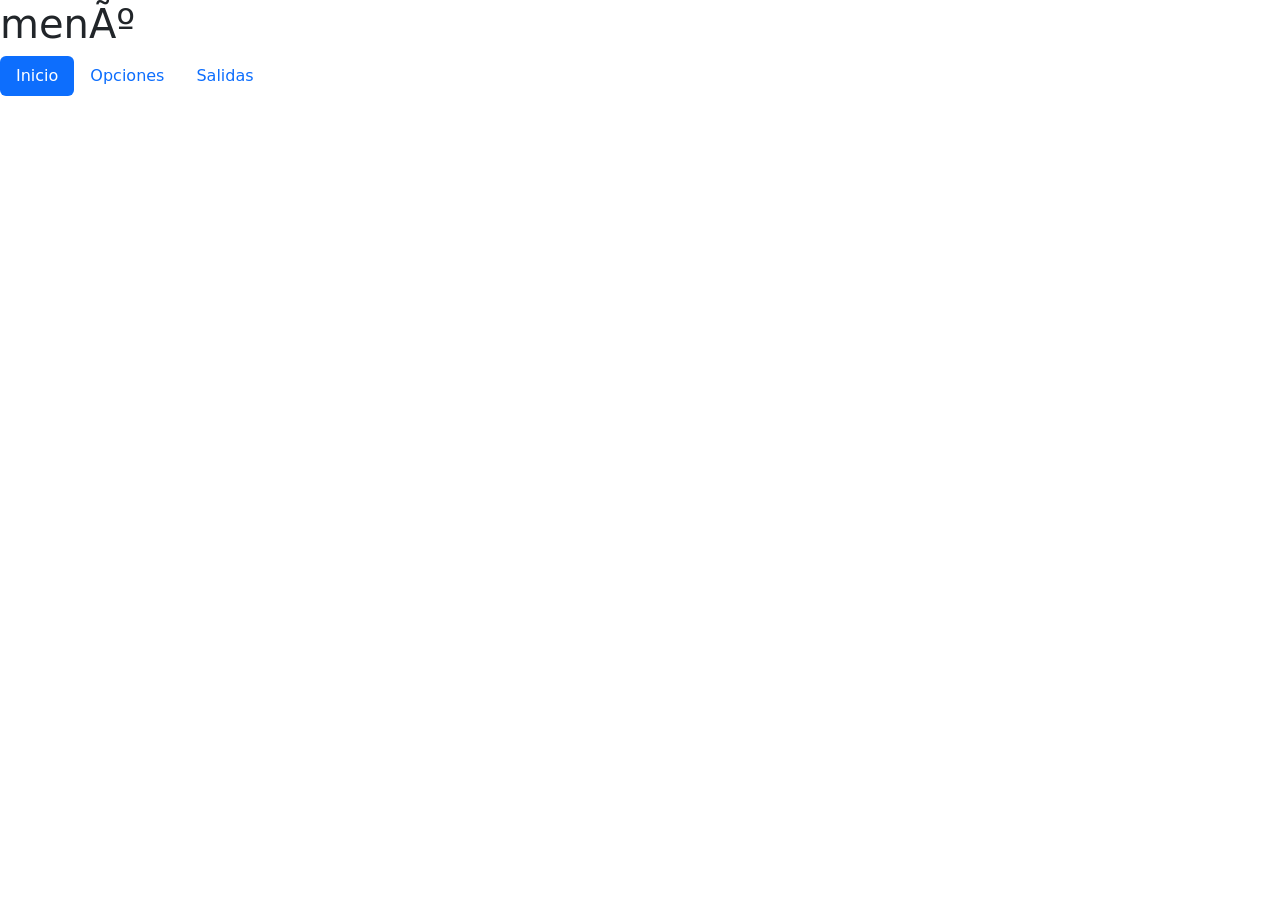
==== index.html @ 754f1608 "añadí las tres páginas añadí las tres páginas e hice un menú para poder moverme de una página u otra" ====
<!DOCTYPE html>
<html lang="es">
  <head>
    <meta name="viewport" content="width=device-width, initial-scale=1">
    <title>Inicio</title>
    <link rel="stylesheet" href="./css/estilos.css">
    <link href="https://cdn.jsdelivr.net/npm/bootstrap@5.3.8/dist/css/bootstrap.min.css" rel="stylesheet" integrity="sha384-sRIl4kxILFvY47J16cr9ZwB07vP4J8+LH7qKQnuqkuIAvNWLzeN8tE5YBujZqJLB" crossorigin="anonymous">
  </head>
    <body>
        <h1>menú</h1>
          <ul class="nav nav-pills">
            <li class="nav-item">
              <a class="nav-link active" aria-current="page" href="./index.html">Inicio</a>
            </li>
            <li class="nav-item">
              <a class="nav-link" href="./opciones.html">Opciones</a>
            </li>
            <li class="nav-item">
              <a class="nav-link" href="./salidas.html">Salidas</a>
            </li>
          </ul>
      <script src="https://cdn.jsdelivr.net/npm/bootstrap@5.3.8/dist/js/bootstrap.bundle.min.js" integrity="sha384-FKyoEForCGlyvwx9Hj09JcYn3nv7wiPVlz7YYwJrWVcXK/BmnVDxM+D2scQbITxI" crossorigin="anonymous"></script>
    </body>
---- css/estilos.css ----
body ¨{
    background-color: lightsalmon;
}
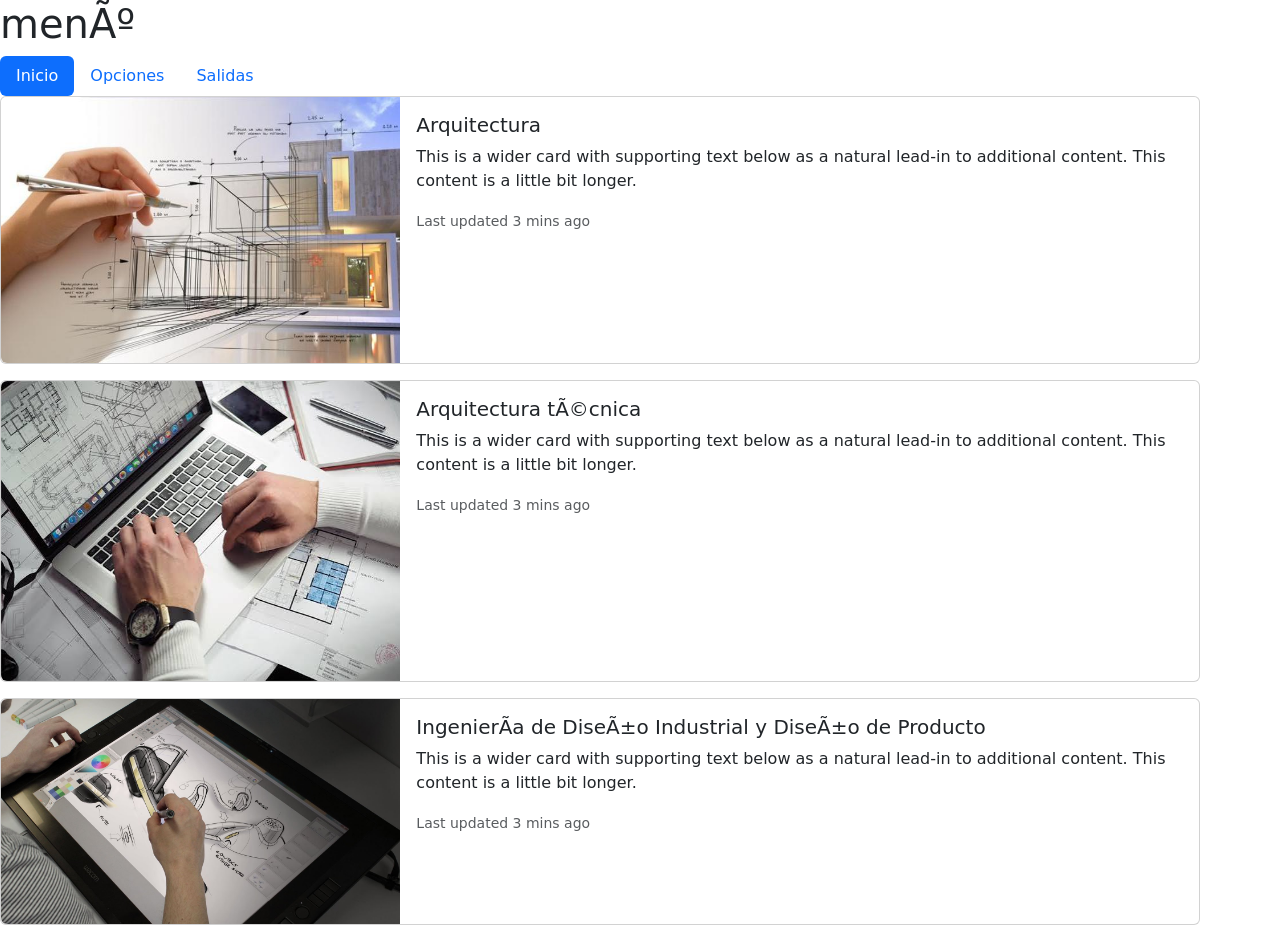
==== commit dac990ba: "cambio en el inicio y en las opciones cambia las tarjetas de la página principal y en opciones.html " ====
--- a/index.html
+++ b/index.html
@@ -19,5 +19,47 @@
               <a class="nav-link" href="./salidas.html">Salidas</a>
             </li>
           </ul>
+          <div class="card mb-3" style="max-width: 1200px;">
+            <div class="row g-0">
+              <div class="col-md-4">
+                <img src="./img/arquitectura.jpg" class="img-fluid rounded-start" alt="...">
+              </div>
+              <div class="col-md-8">
+                <div class="card-body">
+                  <h5 class="card-title">Arquitectura</h5>
+                  <p class="card-text">This is a wider card with supporting text below as a natural lead-in to additional content. This content is a little bit longer.</p>
+                  <p class="card-text"><small class="text-body-secondary">Last updated 3 mins ago</small></p>
+                </div>
+              </div>
+            </div>
+          </div>
+                <div class="card mb-3" style="max-width: 1200px;">
+                  <div class="row g-0">
+                    <div class="col-md-4">
+                      <img src="./img/arquitecturatecnica.jpg" class="img-fluid rounded-start" alt="...">
+                    </div>
+                    <div class="col-md-8">
+                      <div class="card-body">
+                        <h5 class="card-title">Arquitectura técnica</h5>
+                        <p class="card-text">This is a wider card with supporting text below as a natural lead-in to additional content. This content is a little bit longer.</p>
+                        <p class="card-text"><small class="text-body-secondary">Last updated 3 mins ago</small></p>
+                      </div>
+                    </div>
+                  </div>
+                </div>
+                      <div class="card mb-3" style="max-width: 1200px;">
+                        <div class="row g-0">
+                          <div class="col-md-4">
+                            <img src="./img/ingenieria.jpg" class="img-fluid rounded-start" alt="...">
+                          </div>
+                          <div class="col-md-8">
+                            <div class="card-body">
+                              <h5 class="card-title">Ingeniería de Diseño Industrial y Diseño de Producto</h5>
+                              <p class="card-text">This is a wider card with supporting text below as a natural lead-in to additional content. This content is a little bit longer.</p>
+                              <p class="card-text"><small class="text-body-secondary">Last updated 3 mins ago</small></p>
+                            </div>
+                          </div>
+                        </div>
+                      </div>
       <script src="https://cdn.jsdelivr.net/npm/bootstrap@5.3.8/dist/js/bootstrap.bundle.min.js" integrity="sha384-FKyoEForCGlyvwx9Hj09JcYn3nv7wiPVlz7YYwJrWVcXK/BmnVDxM+D2scQbITxI" crossorigin="anonymous"></script>
     </body>
--- a/css/estilos.css
+++ b/css/estilos.css
@@ -1,3 +1,3 @@
-body ¨{
+.body {
     background-color: lightsalmon;
 }
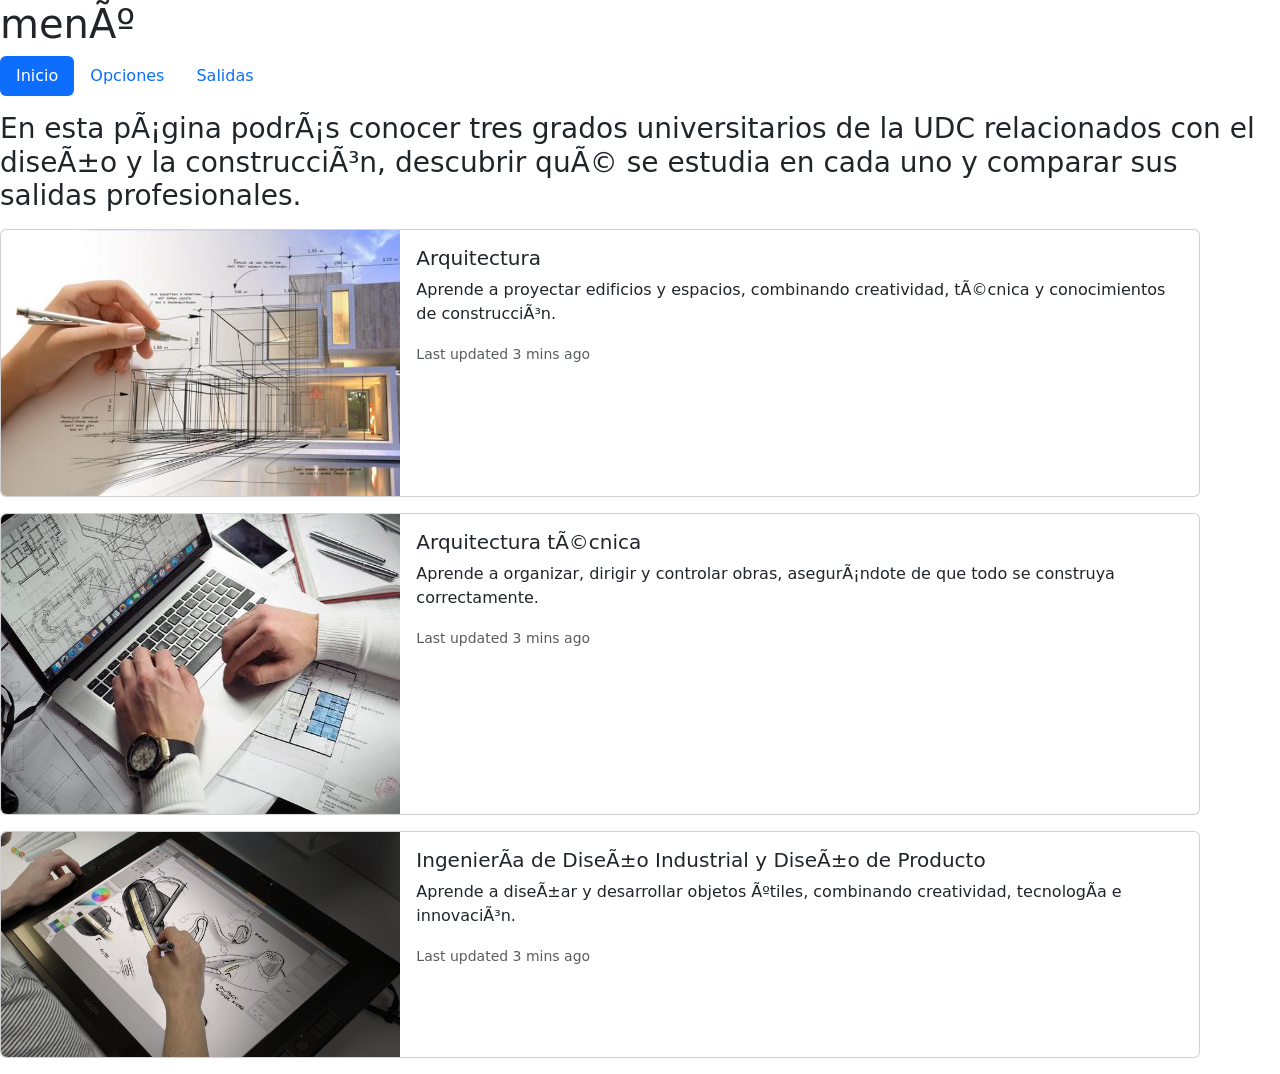
==== commit 9818f5e5: "salidas y modificaciones en index Añadí una introducción en la página principal y una breve descripc" ====
--- a/index.html
+++ b/index.html
@@ -8,6 +8,7 @@
   </head>
     <body>
         <h1>menú</h1>
+        
           <ul class="nav nav-pills">
             <li class="nav-item">
               <a class="nav-link active" aria-current="page" href="./index.html">Inicio</a>
@@ -19,6 +20,11 @@
               <a class="nav-link" href="./salidas.html">Salidas</a>
             </li>
           </ul>
+          <p>
+           <h3>En esta página podrás conocer tres grados universitarios de la UDC
+            relacionados con el diseño y la construcción, descubrir qué se estudia
+            en cada uno y comparar sus salidas profesionales.</h3> 
+        </p>
           <div class="card mb-3" style="max-width: 1200px;">
             <div class="row g-0">
               <div class="col-md-4">
@@ -27,7 +33,7 @@
               <div class="col-md-8">
                 <div class="card-body">
                   <h5 class="card-title">Arquitectura</h5>
-                  <p class="card-text">This is a wider card with supporting text below as a natural lead-in to additional content. This content is a little bit longer.</p>
+                  <p class="card-text">Aprende a proyectar edificios y espacios, combinando creatividad, técnica y conocimientos de construcción.</p>
                   <p class="card-text"><small class="text-body-secondary">Last updated 3 mins ago</small></p>
                 </div>
               </div>
@@ -41,7 +47,7 @@
                     <div class="col-md-8">
                       <div class="card-body">
                         <h5 class="card-title">Arquitectura técnica</h5>
-                        <p class="card-text">This is a wider card with supporting text below as a natural lead-in to additional content. This content is a little bit longer.</p>
+                        <p class="card-text">Aprende a organizar, dirigir y controlar obras, asegurándote de que todo se construya correctamente.</p>
                         <p class="card-text"><small class="text-body-secondary">Last updated 3 mins ago</small></p>
                       </div>
                     </div>
@@ -55,7 +61,7 @@
                           <div class="col-md-8">
                             <div class="card-body">
                               <h5 class="card-title">Ingeniería de Diseño Industrial y Diseño de Producto</h5>
-                              <p class="card-text">This is a wider card with supporting text below as a natural lead-in to additional content. This content is a little bit longer.</p>
+                              <p class="card-text">Aprende a diseñar y desarrollar objetos útiles, combinando creatividad, tecnología e innovación.</p>
                               <p class="card-text"><small class="text-body-secondary">Last updated 3 mins ago</small></p>
                             </div>
                           </div>
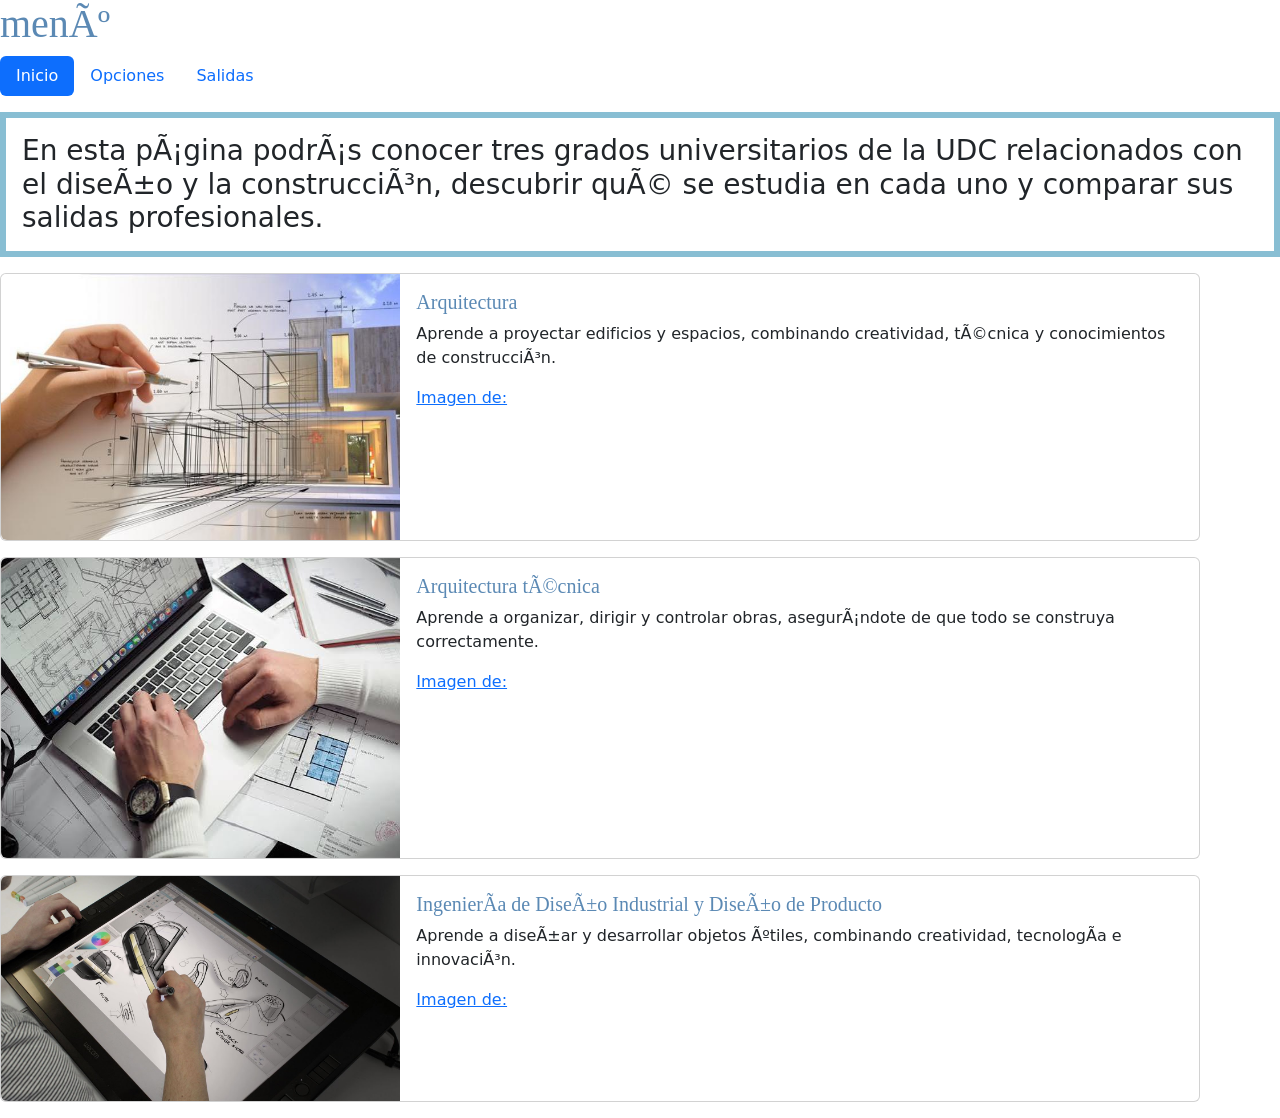
==== commit 3aa92304: "añadí css y derechos y la dirección de imágen añadí el el css en algunas partes y la dirección de do" ====
--- a/index.html
+++ b/index.html
@@ -7,7 +7,7 @@
     <link href="https://cdn.jsdelivr.net/npm/bootstrap@5.3.8/dist/css/bootstrap.min.css" rel="stylesheet" integrity="sha384-sRIl4kxILFvY47J16cr9ZwB07vP4J8+LH7qKQnuqkuIAvNWLzeN8tE5YBujZqJLB" crossorigin="anonymous">
   </head>
     <body>
-        <h1>menú</h1>
+        <h1 class="titulos"> menú</h1>
         
           <ul class="nav nav-pills">
             <li class="nav-item">
@@ -21,7 +21,7 @@
             </li>
           </ul>
           <p>
-           <h3>En esta página podrás conocer tres grados universitarios de la UDC
+           <h3 class="tarjeta">En esta página podrás conocer tres grados universitarios de la UDC
             relacionados con el diseño y la construcción, descubrir qué se estudia
             en cada uno y comparar sus salidas profesionales.</h3> 
         </p>
@@ -32,9 +32,9 @@
               </div>
               <div class="col-md-8">
                 <div class="card-body">
-                  <h5 class="card-title">Arquitectura</h5>
+                  <h5 class="titulos">Arquitectura</h5>
                   <p class="card-text">Aprende a proyectar edificios y espacios, combinando creatividad, técnica y conocimientos de construcción.</p>
-                  <p class="card-text"><small class="text-body-secondary">Last updated 3 mins ago</small></p>
+                  <a href="emagister.com/grado-fundamentos-arquitectura-cursos-3703885.htm">Imagen de:</a> <br>
                 </div>
               </div>
             </div>
@@ -46,9 +46,9 @@
                     </div>
                     <div class="col-md-8">
                       <div class="card-body">
-                        <h5 class="card-title">Arquitectura técnica</h5>
+                        <h5 class="titulos">Arquitectura técnica</h5>
                         <p class="card-text">Aprende a organizar, dirigir y controlar obras, asegurándote de que todo se construya correctamente.</p>
-                        <p class="card-text"><small class="text-body-secondary">Last updated 3 mins ago</small></p>
+                        <a href="https://www.musaat.es/blog/salidas-profesionales-de-la-arquitectura-tecnica/">Imagen de:</a> <br>
                       </div>
                     </div>
                   </div>
@@ -60,9 +60,9 @@
                           </div>
                           <div class="col-md-8">
                             <div class="card-body">
-                              <h5 class="card-title">Ingeniería de Diseño Industrial y Diseño de Producto</h5>
+                              <h5 class="titulos">Ingeniería de Diseño Industrial y Diseño de Producto</h5>
                               <p class="card-text">Aprende a diseñar y desarrollar objetos útiles, combinando creatividad, tecnología e innovación.</p>
-                              <p class="card-text"><small class="text-body-secondary">Last updated 3 mins ago</small></p>
+                              <a href="https://www.musaat.es/blog/salidas-profesionales-de-la-arquitectura-tecnica/">Imagen de:</a> <br>
                             </div>
                           </div>
                         </div>
--- a/css/estilos.css
+++ b/css/estilos.css
@@ -1,3 +1,11 @@
-.body {
-    background-color: lightsalmon;
-}+.tarjeta {
+    border: 6px solid #88bed3;
+    padding: 1rem;
+  }
+.titulos {
+  font-family: Brush Script MT, Cursive;
+  color: #5b89b4;
+}
+.fondo {
+  background-color: rgba(250, 179, 132, 0.384);
+}
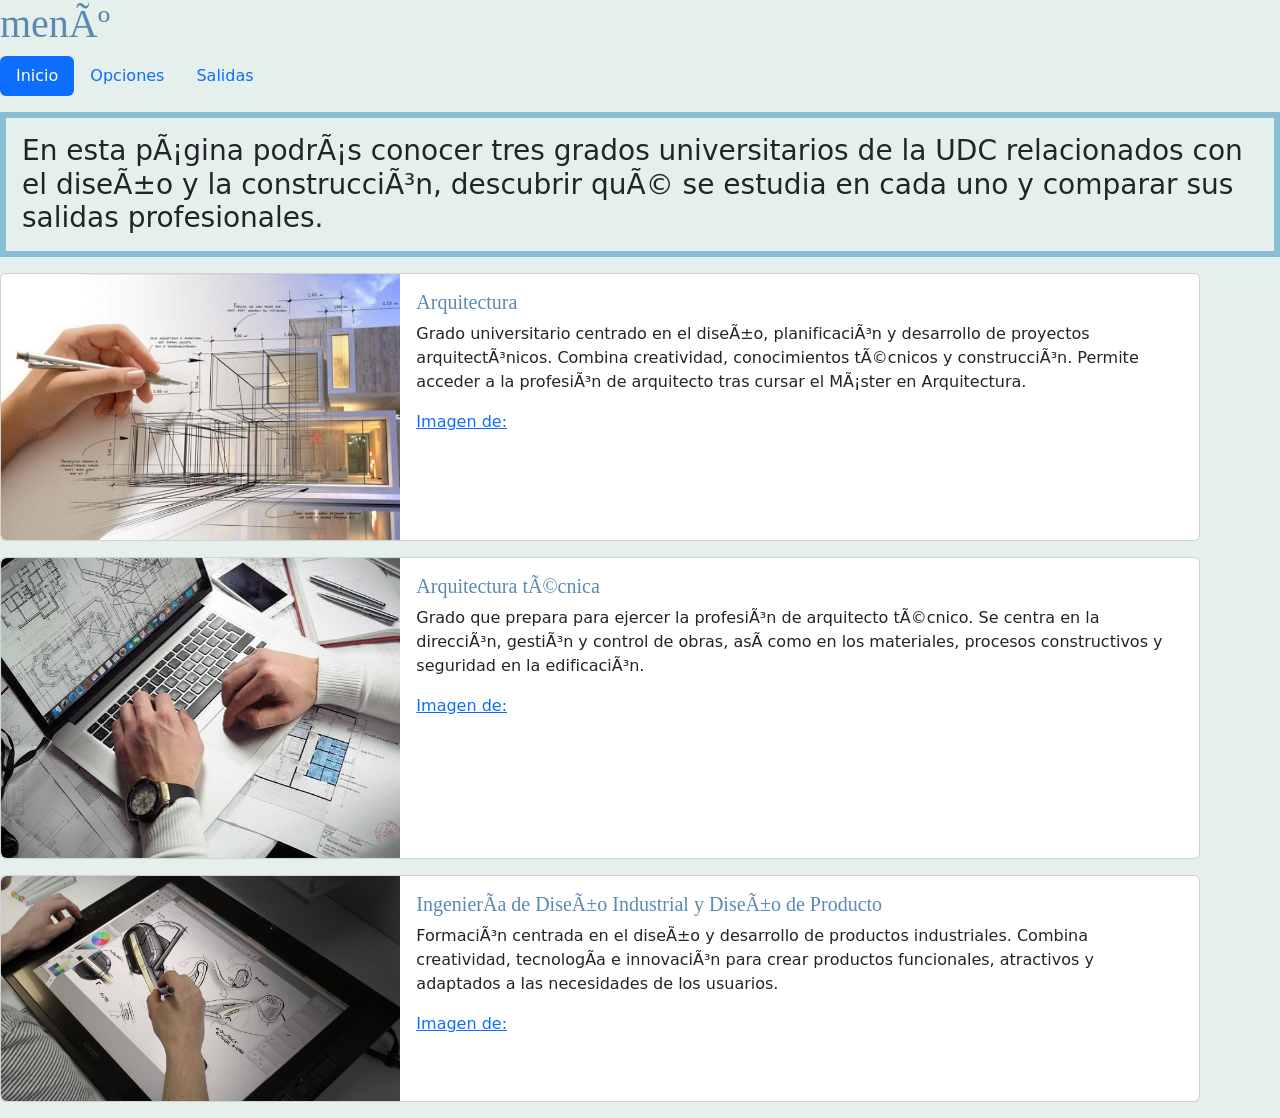
==== commit 16816921: "css añadí css en todas las páginas y modifiqué las descripciones de los grados" ====
--- a/index.html
+++ b/index.html
@@ -6,7 +6,7 @@
     <link rel="stylesheet" href="./css/estilos.css">
     <link href="https://cdn.jsdelivr.net/npm/bootstrap@5.3.8/dist/css/bootstrap.min.css" rel="stylesheet" integrity="sha384-sRIl4kxILFvY47J16cr9ZwB07vP4J8+LH7qKQnuqkuIAvNWLzeN8tE5YBujZqJLB" crossorigin="anonymous">
   </head>
-    <body>
+    <body class="fondo">
         <h1 class="titulos"> menú</h1>
         
           <ul class="nav nav-pills">
@@ -33,8 +33,8 @@
               <div class="col-md-8">
                 <div class="card-body">
                   <h5 class="titulos">Arquitectura</h5>
-                  <p class="card-text">Aprende a proyectar edificios y espacios, combinando creatividad, técnica y conocimientos de construcción.</p>
-                  <a href="emagister.com/grado-fundamentos-arquitectura-cursos-3703885.htm">Imagen de:</a> <br>
+                  <p class="card-text">Grado universitario centrado en el diseño, planificación y desarrollo de proyectos arquitectónicos. Combina creatividad, conocimientos técnicos y construcción. Permite acceder a la profesión de arquitecto tras cursar el Máster en Arquitectura.</p>
+                  <a href="https://www.emagister.com/grado-fundamentos-arquitectura-cursos-3703885.htm">Imagen de:</a> <br>
                 </div>
               </div>
             </div>
@@ -47,7 +47,7 @@
                     <div class="col-md-8">
                       <div class="card-body">
                         <h5 class="titulos">Arquitectura técnica</h5>
-                        <p class="card-text">Aprende a organizar, dirigir y controlar obras, asegurándote de que todo se construya correctamente.</p>
+                        <p class="card-text">Grado que prepara para ejercer la profesión de arquitecto técnico. Se centra en la dirección, gestión y control de obras, así como en los materiales, procesos constructivos y seguridad en la edificación.</p>
                         <a href="https://www.musaat.es/blog/salidas-profesionales-de-la-arquitectura-tecnica/">Imagen de:</a> <br>
                       </div>
                     </div>
@@ -61,8 +61,8 @@
                           <div class="col-md-8">
                             <div class="card-body">
                               <h5 class="titulos">Ingeniería de Diseño Industrial y Diseño de Producto</h5>
-                              <p class="card-text">Aprende a diseñar y desarrollar objetos útiles, combinando creatividad, tecnología e innovación.</p>
-                              <a href="https://www.musaat.es/blog/salidas-profesionales-de-la-arquitectura-tecnica/">Imagen de:</a> <br>
+                              <p class="card-text">Formación centrada en el diseño y desarrollo de productos industriales. Combina creatividad, tecnología e innovación para crear productos funcionales, atractivos y adaptados a las necesidades de los usuarios.</p>
+                              <a href="https://www.devicedd.com/">Imagen de:</a> <br>
                             </div>
                           </div>
                         </div>
--- a/css/estilos.css
+++ b/css/estilos.css
@@ -6,6 +6,14 @@
   font-family: Brush Script MT, Cursive;
   color: #5b89b4;
 }
+
 .fondo {
-  background-color: rgba(250, 179, 132, 0.384);
+  background-color: #e5f0ec;
 }
+.letra {
+  font-family: Brush Script MT, Cursive;
+  color: #376e5c;
+}
+.fondo1 {
+  background-color: #ffffff;
+}
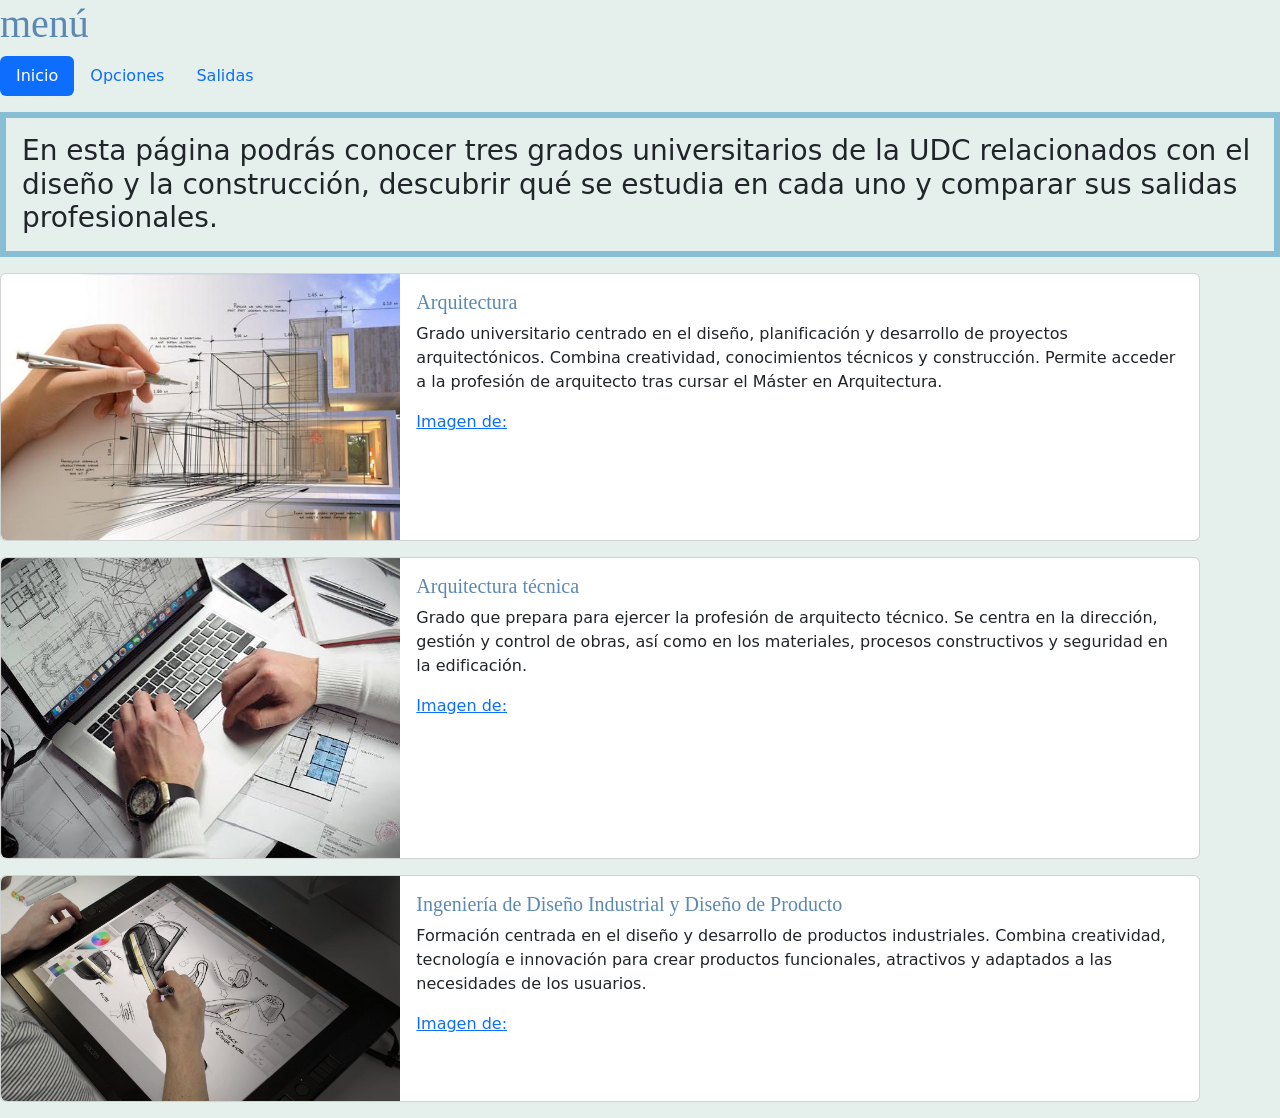
==== commit b607e0c3: "corrección tildes añadí <meta charset="utf-8">" ====
--- a/index.html
+++ b/index.html
@@ -1,6 +1,7 @@
 <!DOCTYPE html>
 <html lang="es">
   <head>
+    <meta charset="utf-8">
     <meta name="viewport" content="width=device-width, initial-scale=1">
     <title>Inicio</title>
     <link rel="stylesheet" href="./css/estilos.css">
